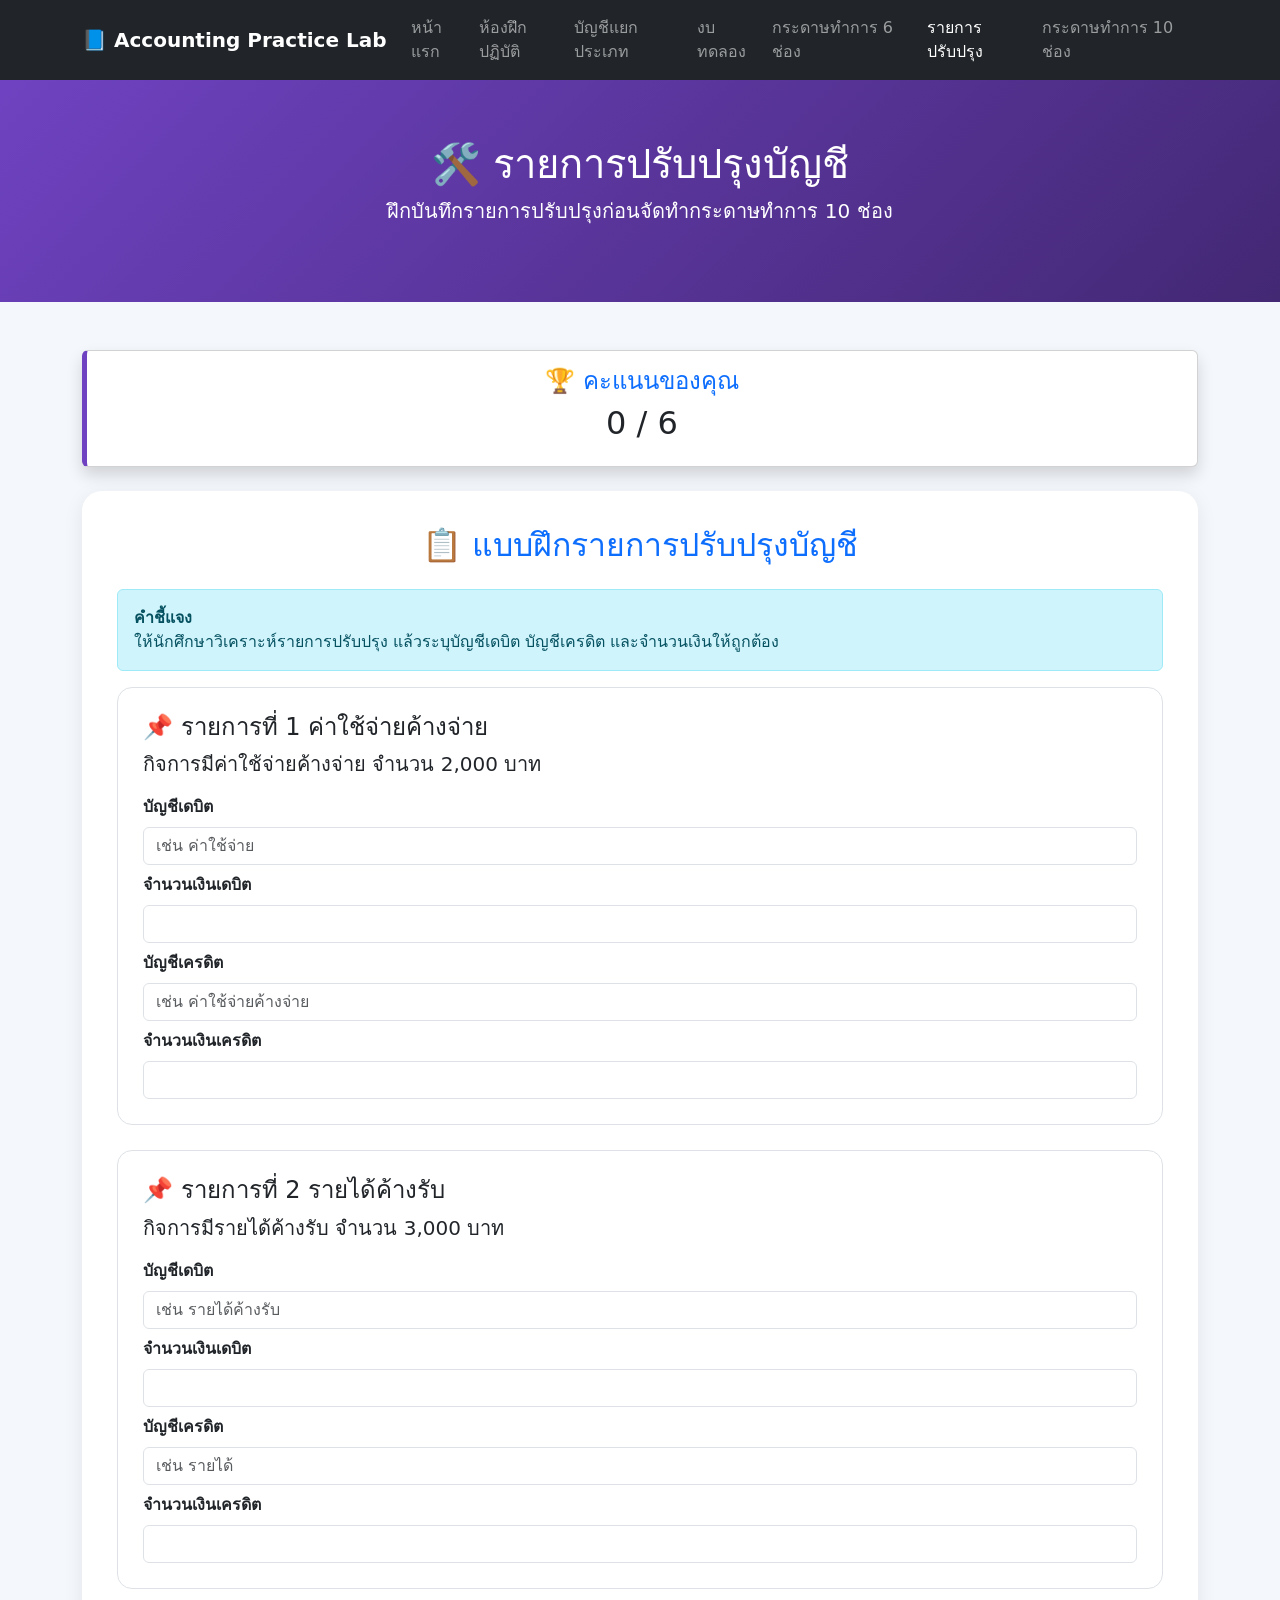
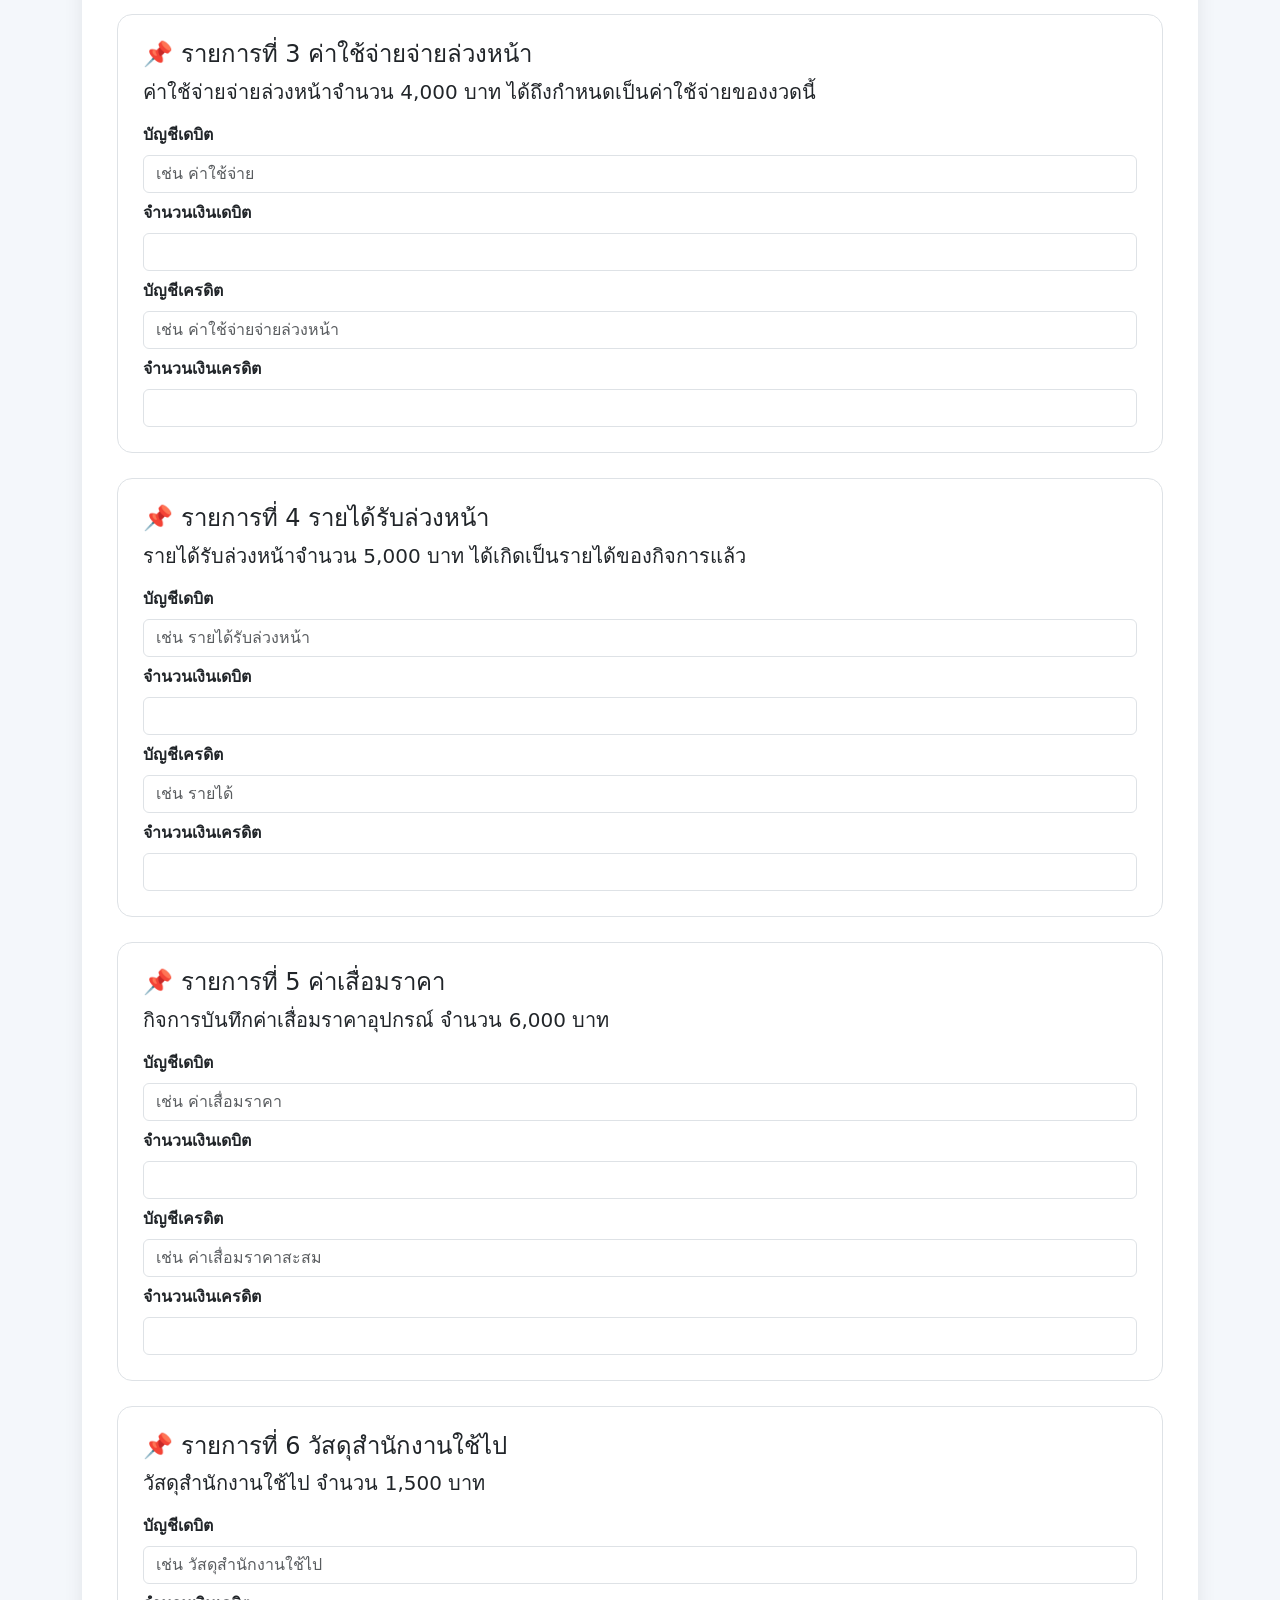
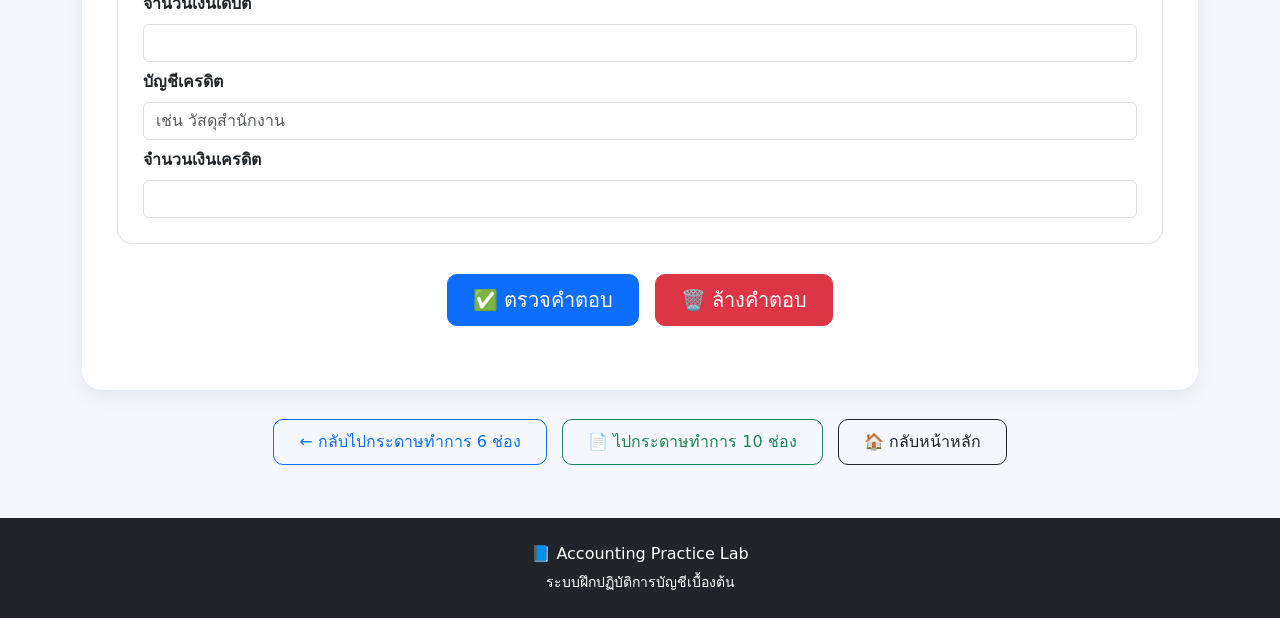
==== adjustment.html @ 46b45718 "Add files via upload" ====
<!DOCTYPE html>
<html lang="th">

<head>

    <meta charset="UTF-8">

    <meta name="viewport"
          content="width=device-width, initial-scale=1.0">

    <title>รายการปรับปรุงบัญชี | Accounting Practice Lab</title>


    <!-- Bootstrap -->

    <link href="https://cdn.jsdelivr.net/npm/bootstrap@5.3.7/dist/css/bootstrap.min.css"
          rel="stylesheet">


    <!-- CSS หลัก -->

    <link rel="stylesheet"
          href="../css/style.css">


    <style>

        body {
            background-color: #f4f7fb;
        }


        .page-header {
            background: linear-gradient(
                135deg,
                #6f42c1,
                #432874
            );

            color: white;

            padding: 60px 20px;

            text-align: center;
        }


        .content-card {
            background: white;

            border-radius: 20px;

            padding: 35px;

            box-shadow: 0 5px 20px rgba(
                0,
                0,
                0,
                0.08
            );
        }


        .question-card {
            border: 1px solid #dee2e6;

            border-radius: 15px;

            padding: 25px;

            margin-bottom: 25px;

            background-color: #ffffff;
        }


        .question-card:hover {
            box-shadow: 0 5px 15px rgba(
                0,
                0,
                0,
                0.08
            );
        }


        .btn {
            border-radius: 10px;

            padding: 10px 25px;

            margin: 5px;
        }


        .score-box {
            border-left: 5px solid #6f42c1;
        }


        .correct {
            border: 2px solid #198754;
            background-color: #f0fff5;
        }


        .incorrect {
            border: 2px solid #dc3545;
            background-color: #fff5f5;
        }


        .answer-box {
            display: none;
        }

    </style>

</head>


<body>


<!-- =========================
     NAVBAR
========================= -->

<nav class="navbar navbar-expand-lg navbar-dark bg-dark">

    <div class="container">


        <a class="navbar-brand fw-bold"
           href="../index.html">

            📘 Accounting Practice Lab

        </a>


        <button class="navbar-toggler"
                type="button"

                data-bs-toggle="collapse"

                data-bs-target="#menu">

            <span class="navbar-toggler-icon"></span>

        </button>


        <div class="collapse navbar-collapse"
             id="menu">


            <ul class="navbar-nav ms-auto">


                <li class="nav-item">

                    <a class="nav-link"
                       href="../index.html">

                        หน้าแรก

                    </a>

                </li>


                <li class="nav-item">

                    <a class="nav-link"
                       href="lesson.html">

                        ห้องฝึกปฏิบัติ

                    </a>

                </li>


                <li class="nav-item">

                    <a class="nav-link"
                       href="ledger.html">

                        บัญชีแยกประเภท

                    </a>

                </li>


                <li class="nav-item">

                    <a class="nav-link"
                       href="trial-balance.html">

                        งบทดลอง

                    </a>

                </li>


                <li class="nav-item">

                    <a class="nav-link"
                       href="worksheet.html">

                        กระดาษทำการ 6 ช่อง

                    </a>

                </li>


                <li class="nav-item">

                    <a class="nav-link active"
                       href="adjustment.html">

                        รายการปรับปรุง

                    </a>

                </li>


                <li class="nav-item">

                    <a class="nav-link"
                       href="worksheet-10.html">

                        กระดาษทำการ 10 ช่อง

                    </a>

                </li>


            </ul>

        </div>

    </div>

</nav>



<!-- =========================
     HEADER
========================= -->

<header class="page-header">

    <div class="container">


        <h1>

            🛠️ รายการปรับปรุงบัญชี

        </h1>


        <p class="lead">

            ฝึกบันทึกรายการปรับปรุงก่อนจัดทำกระดาษทำการ 10 ช่อง

        </p>

    </div>

</header>



<!-- =========================
     MAIN
========================= -->

<main class="container my-5">


    <!-- คะแนน -->

    <div class="card shadow score-box mb-4">


        <div class="card-body text-center">


            <h4 class="text-primary">

                🏆 คะแนนของคุณ

            </h4>


            <h2 id="score">

                0 / 6

            </h2>

        </div>

    </div>



    <!-- เนื้อหา -->

    <div class="content-card">


        <h2 class="text-center text-primary mb-4">

            📋 แบบฝึกรายการปรับปรุงบัญชี

        </h2>


        <div class="alert alert-info">


            <strong>คำชี้แจง</strong>


            <br>


            ให้นักศึกษาวิเคราะห์รายการปรับปรุง
            แล้วระบุบัญชีเดบิต บัญชีเครดิต
            และจำนวนเงินให้ถูกต้อง

        </div>



        <!-- รายการที่ 1 -->

        <div class="question-card"
             id="question1">


            <h4>

                📌 รายการที่ 1 ค่าใช้จ่ายค้างจ่าย

            </h4>


            <p class="fs-5">

                กิจการมีค่าใช้จ่ายค้างจ่าย
                จำนวน 2,000 บาท

            </p>


            <label class="form-label fw-bold">

                บัญชีเดบิต

            </label>


            <input type="text"
                   id="debitAccount1"
                   class="form-control mb-2"
                   placeholder="เช่น ค่าใช้จ่าย">


            <label class="form-label fw-bold">

                จำนวนเงินเดบิต

            </label>


            <input type="number"
                   id="debitAmount1"
                   class="form-control mb-2">


            <label class="form-label fw-bold">

                บัญชีเครดิต

            </label>


            <input type="text"
                   id="creditAccount1"
                   class="form-control mb-2"
                   placeholder="เช่น ค่าใช้จ่ายค้างจ่าย">


            <label class="form-label fw-bold">

                จำนวนเงินเครดิต

            </label>


            <input type="number"
                   id="creditAmount1"
                   class="form-control">

        </div>



        <!-- รายการที่ 2 -->

        <div class="question-card"
             id="question2">


            <h4>

                📌 รายการที่ 2 รายได้ค้างรับ

            </h4>


            <p class="fs-5">

                กิจการมีรายได้ค้างรับ
                จำนวน 3,000 บาท

            </p>


            <label class="form-label fw-bold">

                บัญชีเดบิต

            </label>


            <input type="text"
                   id="debitAccount2"
                   class="form-control mb-2"
                   placeholder="เช่น รายได้ค้างรับ">


            <label class="form-label fw-bold">

                จำนวนเงินเดบิต

            </label>


            <input type="number"
                   id="debitAmount2"
                   class="form-control mb-2">


            <label class="form-label fw-bold">

                บัญชีเครดิต

            </label>


            <input type="text"
                   id="creditAccount2"
                   class="form-control mb-2"
                   placeholder="เช่น รายได้">


            <label class="form-label fw-bold">

                จำนวนเงินเครดิต

            </label>


            <input type="number"
                   id="creditAmount2"
                   class="form-control">

        </div>



        <!-- รายการที่ 3 -->

        <div class="question-card"
             id="question3">


            <h4>

                📌 รายการที่ 3 ค่าใช้จ่ายจ่ายล่วงหน้า

            </h4>


            <p class="fs-5">

                ค่าใช้จ่ายจ่ายล่วงหน้าจำนวน 4,000 บาท
                ได้ถึงกำหนดเป็นค่าใช้จ่ายของงวดนี้

            </p>


            <label class="form-label fw-bold">

                บัญชีเดบิต

            </label>


            <input type="text"
                   id="debitAccount3"
                   class="form-control mb-2"
                   placeholder="เช่น ค่าใช้จ่าย">


            <label class="form-label fw-bold">

                จำนวนเงินเดบิต

            </label>


            <input type="number"
                   id="debitAmount3"
                   class="form-control mb-2">


            <label class="form-label fw-bold">

                บัญชีเครดิต

            </label>


            <input type="text"
                   id="creditAccount3"
                   class="form-control mb-2"
                   placeholder="เช่น ค่าใช้จ่ายจ่ายล่วงหน้า">


            <label class="form-label fw-bold">

                จำนวนเงินเครดิต

            </label>


            <input type="number"
                   id="creditAmount3"
                   class="form-control">

        </div>



        <!-- รายการที่ 4 -->

        <div class="question-card"
             id="question4">


            <h4>

                📌 รายการที่ 4 รายได้รับล่วงหน้า

            </h4>


            <p class="fs-5">

                รายได้รับล่วงหน้าจำนวน 5,000 บาท
                ได้เกิดเป็นรายได้ของกิจการแล้ว

            </p>


            <label class="form-label fw-bold">

                บัญชีเดบิต

            </label>


            <input type="text"
                   id="debitAccount4"
                   class="form-control mb-2"
                   placeholder="เช่น รายได้รับล่วงหน้า">


            <label class="form-label fw-bold">

                จำนวนเงินเดบิต

            </label>


            <input type="number"
                   id="debitAmount4"
                   class="form-control mb-2">


            <label class="form-label fw-bold">

                บัญชีเครดิต

            </label>


            <input type="text"
                   id="creditAccount4"
                   class="form-control mb-2"
                   placeholder="เช่น รายได้">


            <label class="form-label fw-bold">

                จำนวนเงินเครดิต

            </label>


            <input type="number"
                   id="creditAmount4"
                   class="form-control">

        </div>



        <!-- รายการที่ 5 -->

        <div class="question-card"
             id="question5">


            <h4>

                📌 รายการที่ 5 ค่าเสื่อมราคา

            </h4>


            <p class="fs-5">

                กิจการบันทึกค่าเสื่อมราคาอุปกรณ์
                จำนวน 6,000 บาท

            </p>


            <label class="form-label fw-bold">

                บัญชีเดบิต

            </label>


            <input type="text"
                   id="debitAccount5"
                   class="form-control mb-2"
                   placeholder="เช่น ค่าเสื่อมราคา">


            <label class="form-label fw-bold">

                จำนวนเงินเดบิต

            </label>


            <input type="number"
                   id="debitAmount5"
                   class="form-control mb-2">


            <label class="form-label fw-bold">

                บัญชีเครดิต

            </label>


            <input type="text"
                   id="creditAccount5"
                   class="form-control mb-2"
                   placeholder="เช่น ค่าเสื่อมราคาสะสม">


            <label class="form-label fw-bold">

                จำนวนเงินเครดิต

            </label>


            <input type="number"
                   id="creditAmount5"
                   class="form-control">

        </div>



        <!-- รายการที่ 6 -->

        <div class="question-card"
             id="question6">


            <h4>

                📌 รายการที่ 6 วัสดุสำนักงานใช้ไป

            </h4>


            <p class="fs-5">

                วัสดุสำนักงานใช้ไป
                จำนวน 1,500 บาท

            </p>


            <label class="form-label fw-bold">

                บัญชีเดบิต

            </label>


            <input type="text"
                   id="debitAccount6"
                   class="form-control mb-2"
                   placeholder="เช่น วัสดุสำนักงานใช้ไป">


            <label class="form-label fw-bold">

                จำนวนเงินเดบิต

            </label>


            <input type="number"
                   id="debitAmount6"
                   class="form-control mb-2">


            <label class="form-label fw-bold">

                บัญชีเครดิต

            </label>


            <input type="text"
                   id="creditAccount6"
                   class="form-control mb-2"
                   placeholder="เช่น วัสดุสำนักงาน">


            <label class="form-label fw-bold">

                จำนวนเงินเครดิต

            </label>


            <input type="number"
                   id="creditAmount6"
                   class="form-control">

        </div>



        <!-- ปุ่ม -->

        <div class="text-center mt-4">


            <button class="btn btn-primary btn-lg"
                    onclick="checkAnswers()">

                ✅ ตรวจคำตอบ

            </button>


            <button class="btn btn-danger btn-lg"
                    onclick="clearAnswers()">

                🗑️ ล้างคำตอบ

            </button>

        </div>



        <div id="result"
             class="mt-4">

        </div>

    </div>



    <!-- ปุ่มกลับ -->

    <div class="text-center mt-4">


        <a href="worksheet.html"
           class="btn btn-outline-primary">

            ← กลับไปกระดาษทำการ 6 ช่อง

        </a>


        <a href="worksheet-10.html"
           class="btn btn-outline-success">

            📄 ไปกระดาษทำการ 10 ช่อง

        </a>


        <a href="../index.html"
           class="btn btn-outline-dark">

            🏠 กลับหน้าหลัก

        </a>

    </div>

</main>



<!-- =========================
     FOOTER
========================= -->

<footer class="bg-dark text-white text-center py-4">


    <p class="mb-1">

        📘 Accounting Practice Lab

    </p>


    <small>

        ระบบฝึกปฏิบัติการบัญชีเบื้องต้น

    </small>

</footer>



<!-- =========================
     JAVASCRIPT
========================= -->

<script>


// ===============================
// คำตอบที่ถูกต้อง
// ===============================

const answers = [


    [

        "ค่าใช้จ่าย",

        "2000",

        "ค่าใช้จ่ายค้างจ่าย",

        "2000"

    ],


    [

        "รายได้ค้างรับ",

        "3000",

        "รายได้",

        "3000"

    ],


    [

        "ค่าใช้จ่าย",

        "4000",

        "ค่าใช้จ่ายจ่ายล่วงหน้า",

        "4000"

    ],


    [

        "รายได้รับล่วงหน้า",

        "5000",

        "รายได้",

        "5000"

    ],


    [

        "ค่าเสื่อมราคา",

        "6000",

        "ค่าเสื่อมราคาสะสม",

        "6000"

    ],


    [

        "วัสดุสำนักงานใช้ไป",

        "1500",

        "วัสดุสำนักงาน",

        "1500"

    ]

];



// ===============================
// เมื่อเปิดหน้า
// ===============================

window.onload = function() {

    loadScore();

};



// ===============================
// โหลดคะแนน
// ===============================

function loadScore() {


    const savedScore =

        localStorage.getItem(

            "adjustmentScore"

        );


    if (savedScore !== null) {


        document.getElementById(

            "score"

        ).innerHTML =

            savedScore + " / 6";

    }

}



// ===============================
// ตรวจคำตอบ
// ===============================

function checkAnswers() {


    let score = 0;


    for (

        let i = 1;

        i <= 6;

        i++

    ) {


        const debitAccount =

            document.getElementById(

                "debitAccount" + i

            ).value.trim();


        const debitAmount =

            document.getElementById(

                "debitAmount" + i

            ).value;


        const creditAccount =

            document.getElementById(

                "creditAccount" + i

            ).value.trim();


        const creditAmount =

            document.getElementById(

                "creditAmount" + i

            ).value;



        const correct =

            debitAccount.includes(

                answers[i - 1][0]

            )


            &&


            debitAmount ===

                answers[i - 1][1]


            &&


            creditAccount.includes(

                answers[i - 1][2]

            )


            &&


            creditAmount ===

                answers[i - 1][3];



        const question =

            document.getElementById(

                "question" + i

            );



        if (correct) {


            score++;


            question.classList.add(

                "correct"

            );


            question.classList.remove(

                "incorrect"

            );

        }


        else {


            question.classList.add(

                "incorrect"

            );


            question.classList.remove(

                "correct"

            );

        }

    }



    localStorage.setItem(

        "adjustmentScore",

        score

    );



    document.getElementById(

        "score"

    ).innerHTML =

        score + " / 6";



    document.getElementById(

        "result"

    ).innerHTML = `

        <div class="alert alert-success text-center">

            <h4>

                🎉 ตรวจคำตอบเรียบร้อยแล้ว

            </h4>

            <p class="fs-4 mb-0">

                คุณได้คะแนน ${score} / 6 คะแนน

            </p>

        </div>

    `;

}



// ===============================
// ล้างคำตอบ
// ===============================

function clearAnswers() {


    const confirmClear =

        confirm(

            "ต้องการล้างคำตอบทั้งหมดหรือไม่?"

        );


    if (!confirmClear) {

        return;

    }



    for (

        let i = 1;

        i <= 6;

        i++

    ) {


        document.getElementById(

            "debitAccount" + i

        ).value = "";


        document.getElementById(

            "debitAmount" + i

        ).value = "";


        document.getElementById(

            "creditAccount" + i

        ).value = "";


        document.getElementById(

            "creditAmount" + i

        ).value = "";



        document.getElementById(

            "question" + i

        ).classList.remove(

            "correct",

            "incorrect"

        );

    }



    document.getElementById(

        "score"

    ).innerHTML =

        "0 / 6";



    document.getElementById(

        "result"

    ).innerHTML = "";



    localStorage.removeItem(

        "adjustmentScore"

    );

}


</script>



<!-- Bootstrap JavaScript -->

<script src="https://cdn.jsdelivr.net/npm/bootstrap@5.3.7/dist/js/bootstrap.bundle.min.js">

</script>


</body>

</html>
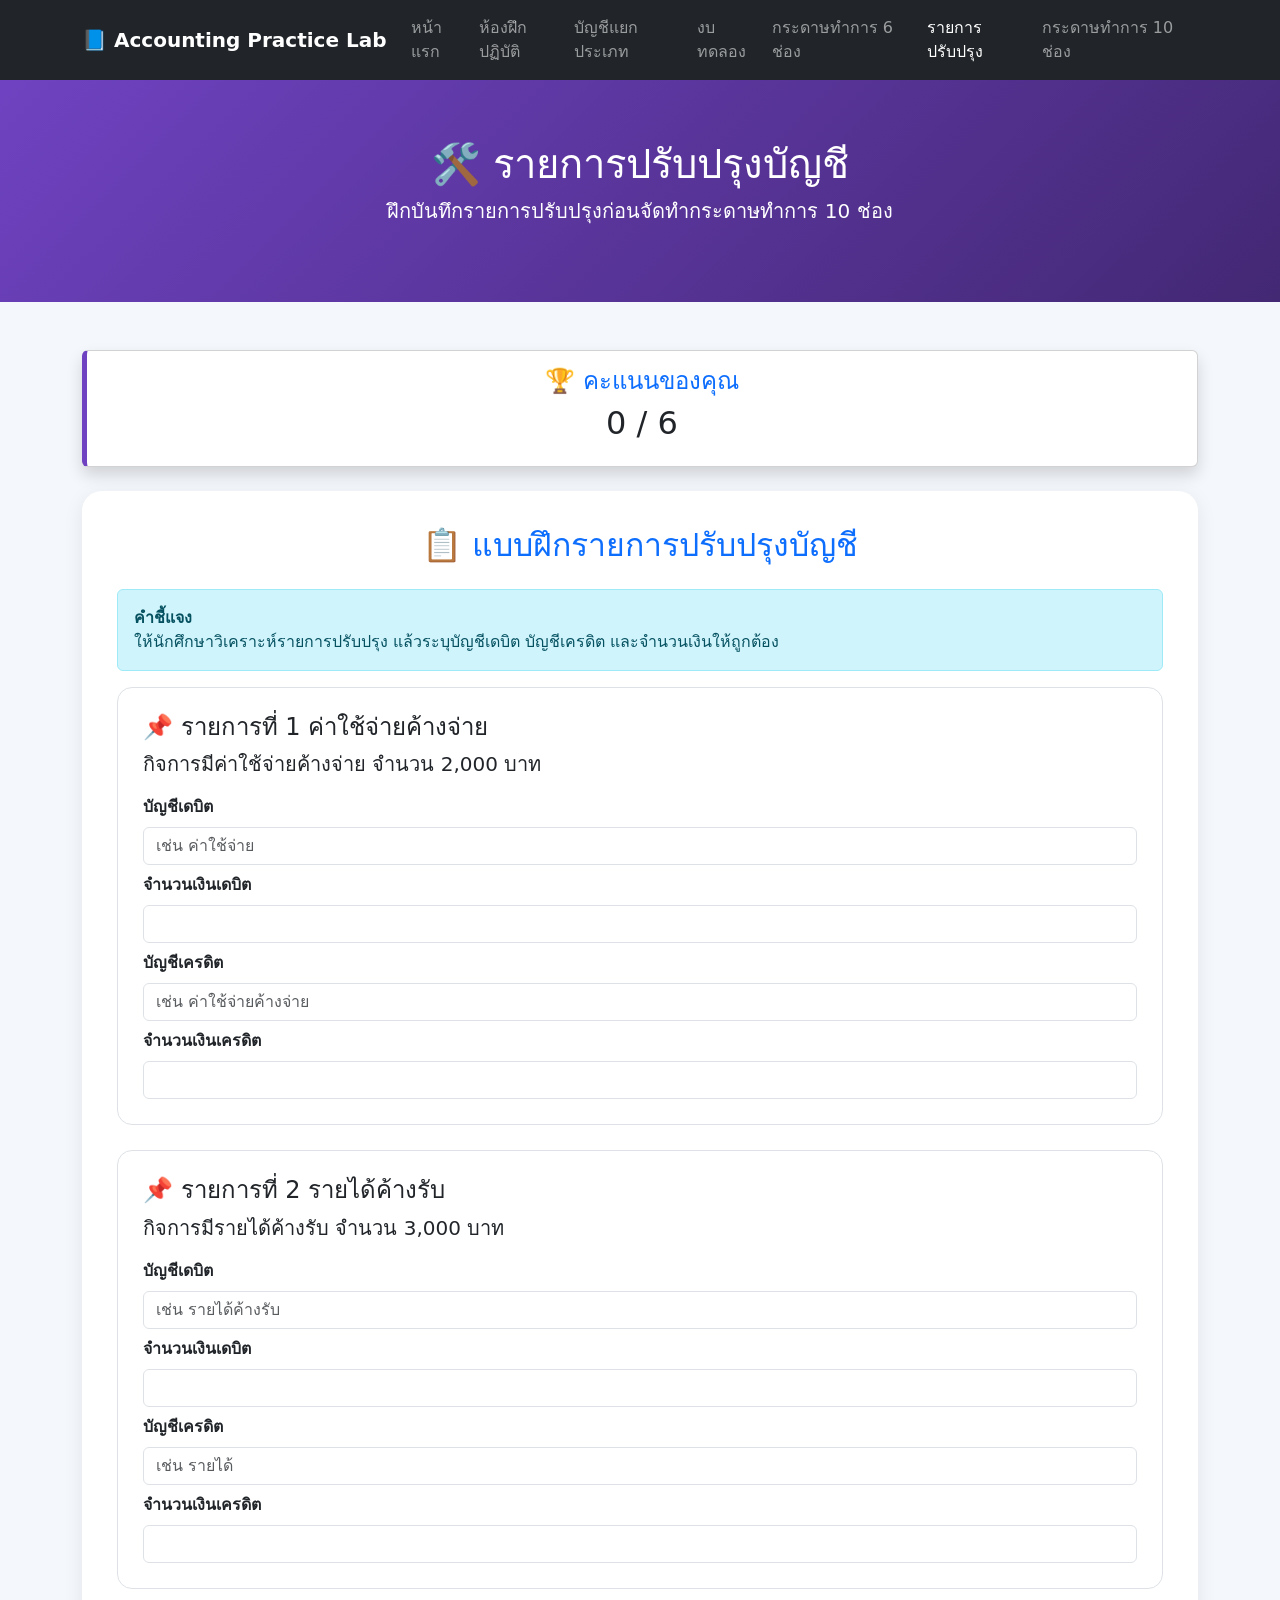
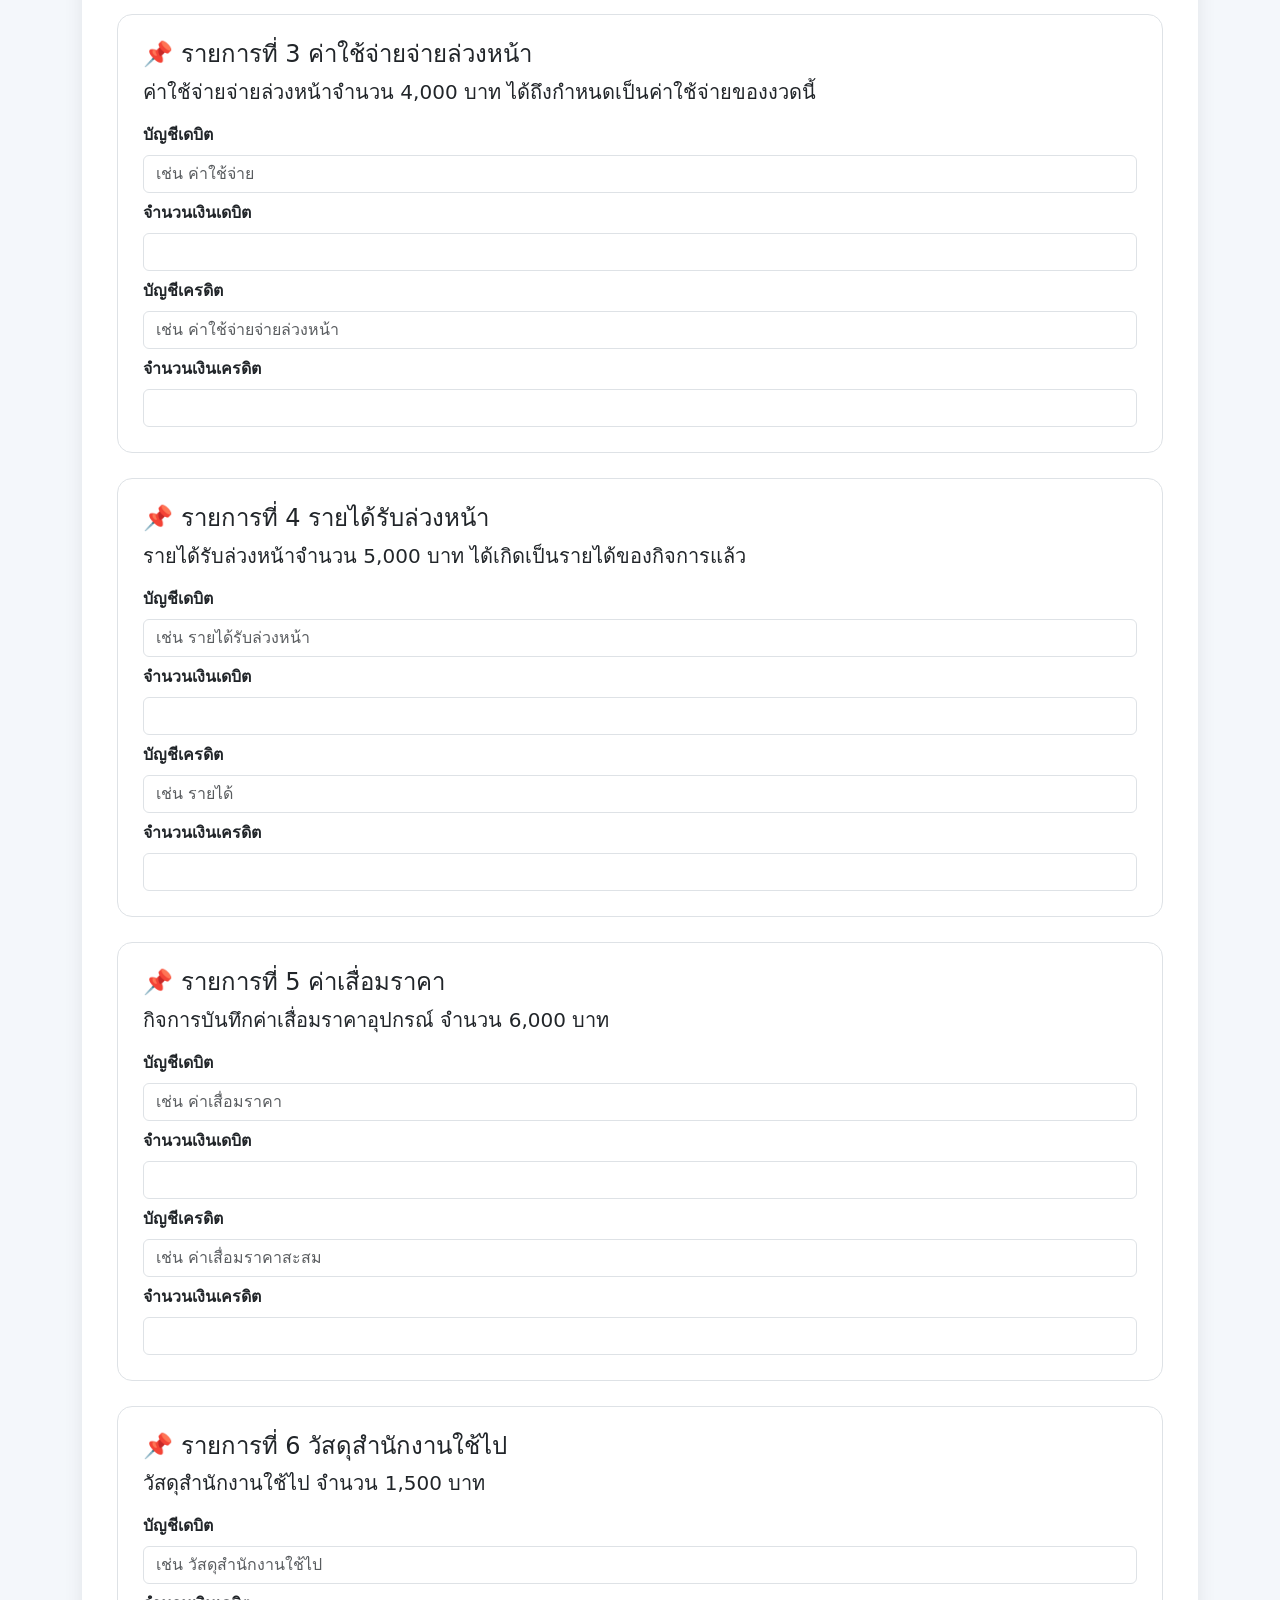
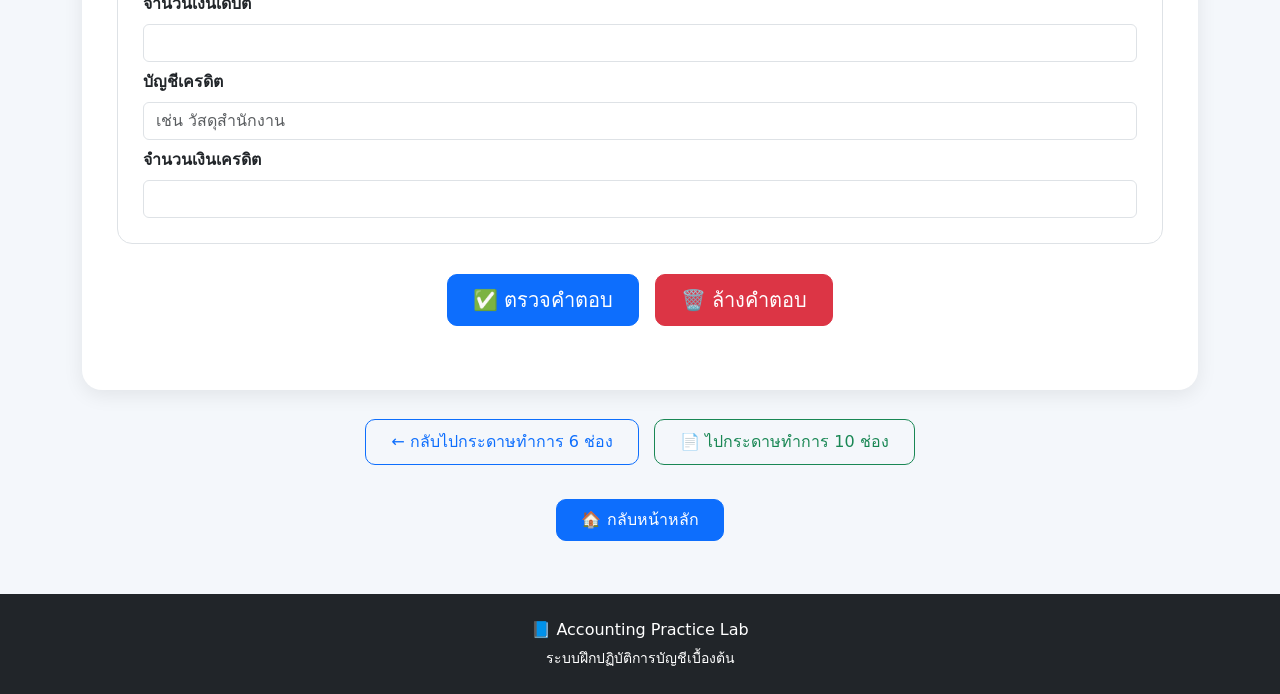
==== commit c03f2a37: "Update adjustment.html" ====
--- a/adjustment.html
+++ b/adjustment.html
@@ -839,16 +839,11 @@
             📄 ไปกระดาษทำการ 10 ช่อง
 
         </a>
-
-
-        <a href="../index.html"
-           class="btn btn-outline-dark">
-
-            🏠 กลับหน้าหลัก
-
-        </a>
-
-    </div>
+<div class="container text-center mt-4 mb-3">
+    <a href="index.html" class="btn btn-primary px-4 py-2">
+        🏠 กลับหน้าหลัก
+    </a>
+</div>
 
 </main>
 
@@ -1334,4 +1329,4 @@
 
 </body>
 
-</html>+</html>
